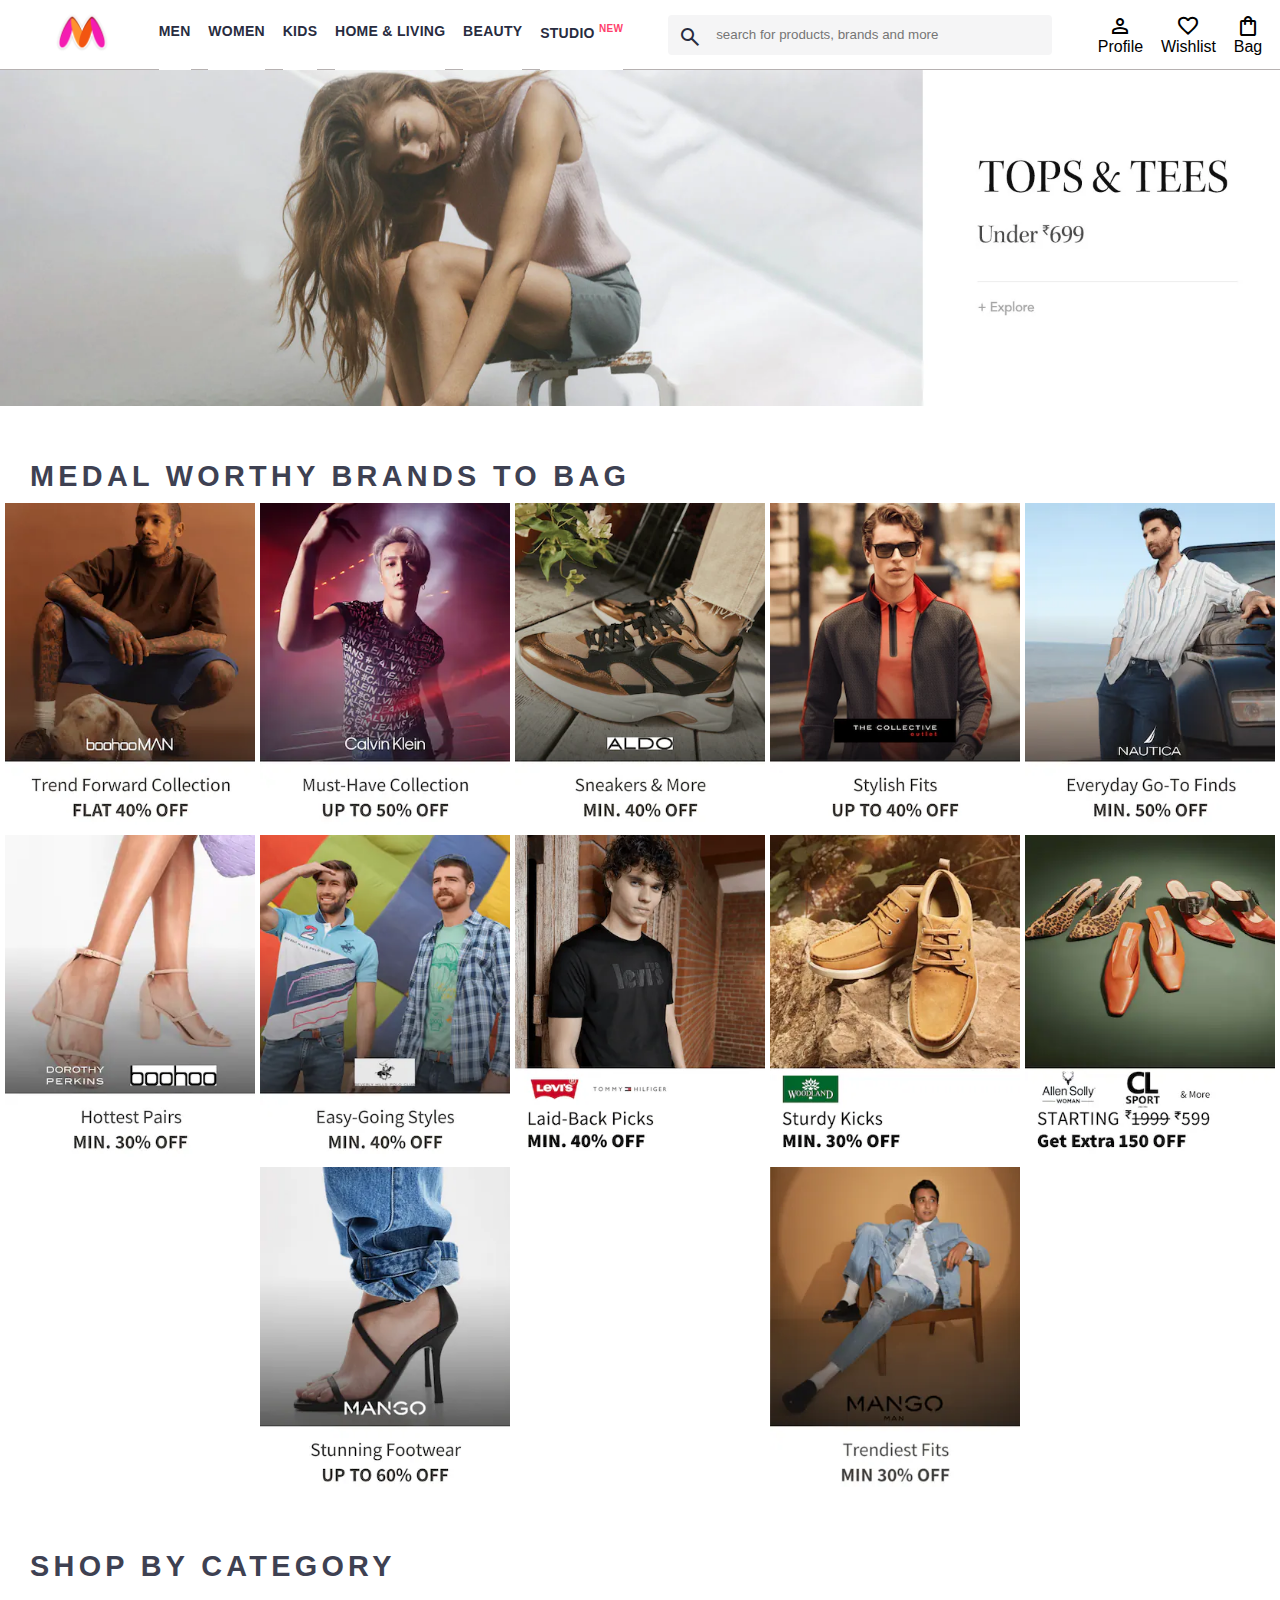
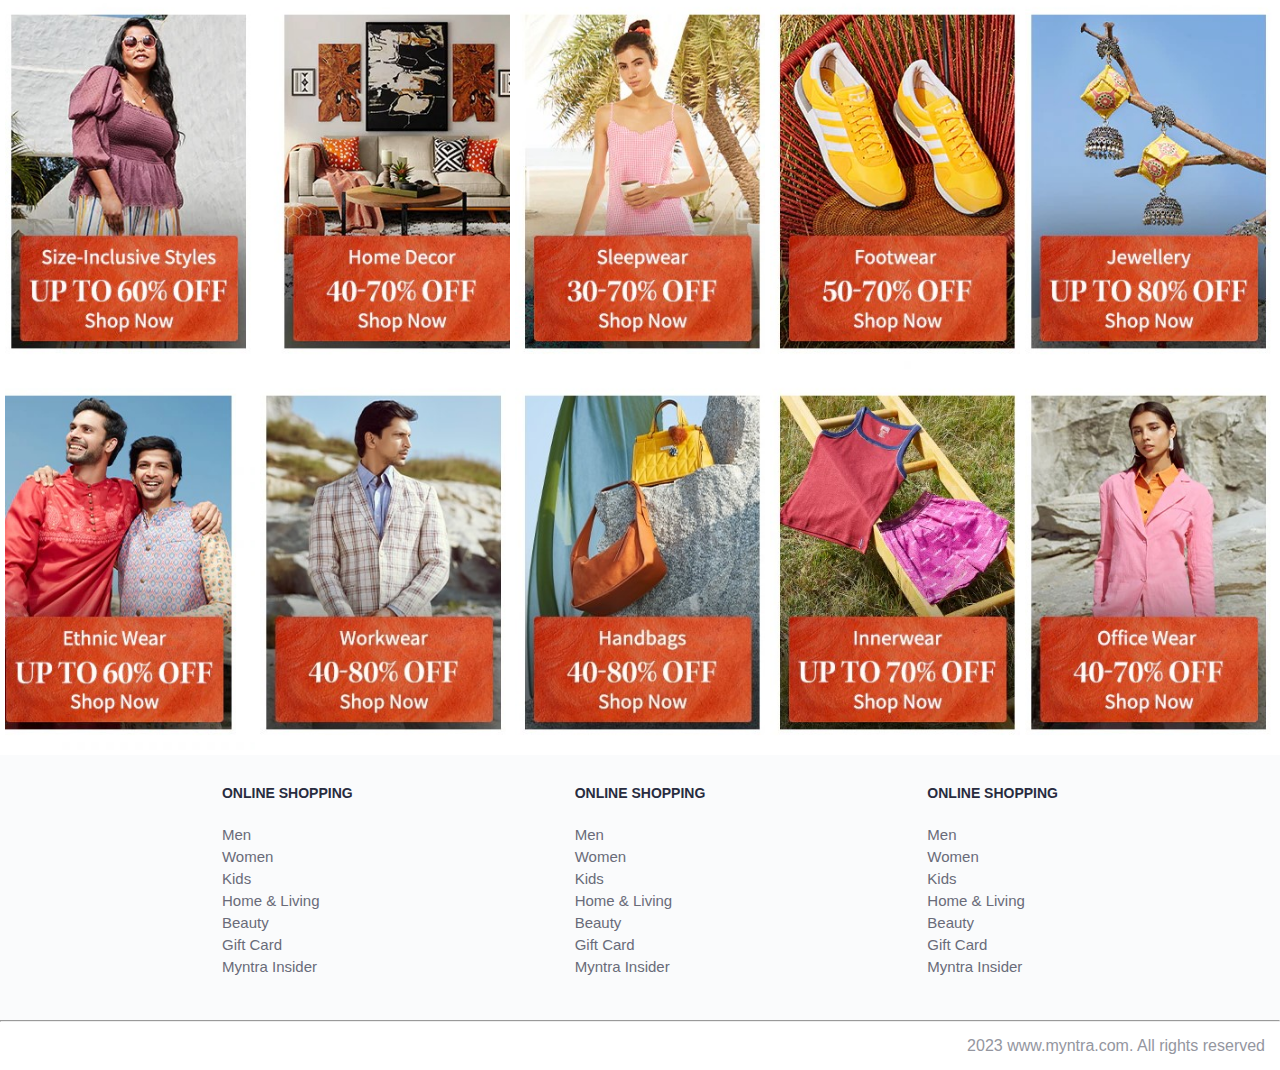
==== myntra_clone_structure.html @ fbf0faff "Project done" ====
<!DOCTYPE html>
<html lang="en">
<head>
  <meta charset="UTF-8">
  <meta name="viewport" content="width=device-width, initial-scale=1.0">
  <title>Myntra Clone</title>
  <link rel="stylesheet" href="index.css">
  <link rel="stylesheet" href="https://fonts.googleapis.com/css2?family=Material+Symbols+Outlined:opsz,wght,FILL,GRAD@20..48,100..700,0..1,-50..200" />
</head>
<body>
  <header>
    <div class="logo_container">
      <a href="#"><img class="Myntra_Home" src="images/myntra.png " alt="Myntra Home"></a>
    </div>
    <nav class="nav_bar">
    <a href="#">Men</a>
    <a href="#">Women</a>
    <a href="#">Kids</a>
    <a href="#">Home & Living</a>
    <a href="#">Beauty</a>
    <a href="#">Studio <sup>New</sup></a>
    </nav>

    <div class="search_bar"><span class="material-symbols-outlined search_icon">search</span>
    <input class="search_input" placeholder=" search for products, brands and more">
    </div>

    <div class="action_bar">
      <div class="action_container">
      <span class="material-symbols-outlined">person</span>
      <span class="action_name">Profile</span>
    </div>

    <div class="action_container">
      <span class="material-symbols-outlined"> favorite </span>
      <span class="action_name">Wishlist</span>
    </div>

    <div class="action_container">
      <span class="material-symbols-outlined">shopping_bag</span>
      <span class="action_name">Bag</span>
    </div>
    </div>
  </header>

  <main>
  <div class="banner_container"><img class="banner_image" src="images/banner.jpg" alt="Main Banner"></div>
  <div class="category_heading"> MEDAL WORTHY BRANDS TO BAG</div>
  <div class="category_items">
    <a href="#"><img  class="sale_item" src="images/offers/1.png"></a>
    <a href="#"><img  class="sale_item" src="images/offers/2.png"></a>
    <a href="#"><img  class="sale_item" src="images/offers/3.png"></a>
    <a href="#"><img  class="sale_item" src="images/offers/4.png"></a>
    <a href="#"><img  class="sale_item" src="images/offers/5.png"></a>
    <a href="#"><img  class="sale_item" src="images/offers/6.png"></a>
    <a href="#"><img  class="sale_item" src="images/offers/7.png"></a>
    <a href="#"><img  class="sale_item" src="images/offers/8.png"></a>
    <a href="#"><img  class="sale_item" src="images/offers/9.png"></a>
    <a href="#"><img  class="sale_item" src="images/offers/10.png"></a>
    <a href="#"><img  class="sale_item" src="images/offers/11.png"></a>
    <a href="#"><img  class="sale_item" src="images/offers/12.png"></a>
</div>
<div>
  <div class="category_heading"> SHOP BY CATEGORY</div>
  <div class="category_items">
<a href="#"><img  class="sale_item" src="images/categories/1.jpg"></a>
<a href="#"><img  class="sale_item" src="images/categories/2.jpg"></a>
<a href="#"><img  class="sale_item" src="images/categories/3.jpg"></a>
<a href="#"><img  class="sale_item" src="images/categories/4.jpg"></a>
<a href="#"><img  class="sale_item" src="images/categories/5.jpg"></a>
<a href="#"><img  class="sale_item" src="images/categories/6.jpg"></a>
<a href="#"><img  class="sale_item" src="images/categories/7.jpg"></a>
<a href="#"><img  class="sale_item" src="images/categories/8.jpg"></a>
<a href="#"><img  class="sale_item" src="images/categories/9.jpg"></a>
<a href="#"><img  class="sale_item" src="images/categories/10.jpg"></a>
</div>
</main>
  <footer>
    <div class="footer_conatiner">
  <div class="footer_coloum">
    <h3>ONLINE SHOPPING</h3>
    <a href="#">Men</a>
    <a href="#">Women</a>
    <a href="#">Kids</a>
    <a href="#">Home & Living</a>
    <a href="#">Beauty</a>
    <a href="#">Gift Card</a>
    <a href="#">Myntra Insider</a>
  </div>

    <div class="footer_coloum">
      <h3>ONLINE SHOPPING</h3>
      <a href="#">Men</a>
      <a href="#">Women</a>
      <a href="#">Kids</a>
      <a href="#">Home & Living</a>
      <a href="#">Beauty</a>
      <a href="#">Gift Card</a>
      <a href="#">Myntra Insider</a>
  </div>
  <div class="footer_coloum">
    <h3>ONLINE SHOPPING</h3>
    <a href="#">Men</a>
    <a href="#">Women</a>
    <a href="#">Kids</a>
    <a href="#">Home & Living</a>
    <a href="#">Beauty</a>
    <a href="#">Gift Card</a>
    <a href="#">Myntra Insider</a>
</div>
  </div>
  <hr>
  <div class="copy_right">2023 www.myntra.com. All rights reserved</div>
</footer>
</body>
</html>
---- index.css ----
*{
  margin: 0px;
  padding: 0px;
  font-family: Assistant, -apple-system, BlinkMacSystemFont,Segoe UI, Roboto, Helvetica, Arial, sans-serif;
  box-sizing: border-box;
}

/*header section*/
header{
  display: flex;
  background-color: #ffffff;
  height: 70px;
  justify-content: space-between;
  align-items: center;
  border-bottom: 1px solid #b6b1b1;
}
.Myntra_Home{
  height: 45px;
}
.logo_container{
  margin-left: 4%;
}

.nav_bar{
  display:flex;
  min-width: 500px;
  justify-content: space-evenly;
}
.nav_bar a{
  font-size: 14px;
  letter-spacing: .3px;
  color: #282c3f;
  font-weight: 700;
  text-transform: uppercase;
  text-decoration: none;
  border-bottom:5px solid #ffffff;
  padding: 28px 0;
}
.nav_bar a:hover{
  border-bottom: 4px solid #f54e77;
}

.nav_bar a sup{
  color: #ff3f6c;
  font-size: 10px;
}

.search_bar{
height: 40px;
min-width:200px;
width: 30%;
display: flex;
align-items: center;
}

.search_icon{
  box-sizing: content-box;
  height: 20px;
 padding: 10px;
 color: #282c3f;
background-color: #f5f5f6;
font-weight: 300px;
border-radius: 4px 0 0 4px;
}

.search_input{
  color: #696e79;
  background-color: #f5f5f6;
  flex-grow: 1;
  height: 40px;
  border: 0;
  border-radius: 0 4px 4px 0;
}

.action_bar{
  display: flex;
  min-width: 200px;
  justify-content: space-evenly;
}

.action_container{
  display: flex;
  flex-direction: column;
  align-items: center;
}

/*main section*/
.banner_contanier{
padding: 40px 0;
}
.banner_image{
  width: 100%;
}

.category_heading{
  text-transform: uppercase;
  color: #3e4152;
  letter-spacing: .15em;
  font-size: 1.8em;
  margin: 50px 0px 10px 30px;
  max-height: 5em;
  font-weight: 700;
}
.category_items{
display: flex;
flex-wrap: wrap;
justify-content: space-evenly;
}
.sale_item{
  width: 250px;

}
 /*footer section*/
.footer_conatiner{
  padding: 30px 0px 40px 0px;
  background: #FAFBFC;
  display: flex;
  justify-content: space-evenly;
}

.footer_coloum{
  display: flex;
  flex-direction: column;
}
.footer_coloum h3{
  color: #282c3f;
  font-size: 14px;
  margin-bottom: 25px;
}
.footer_coloum a{
  color: #696b79;
  font-size: 15px;
  text-decoration: none;
  padding-bottom: 5px;
}


.copy_right{
  color: #94969f;
  text-align: end;
  padding: 15px;
}
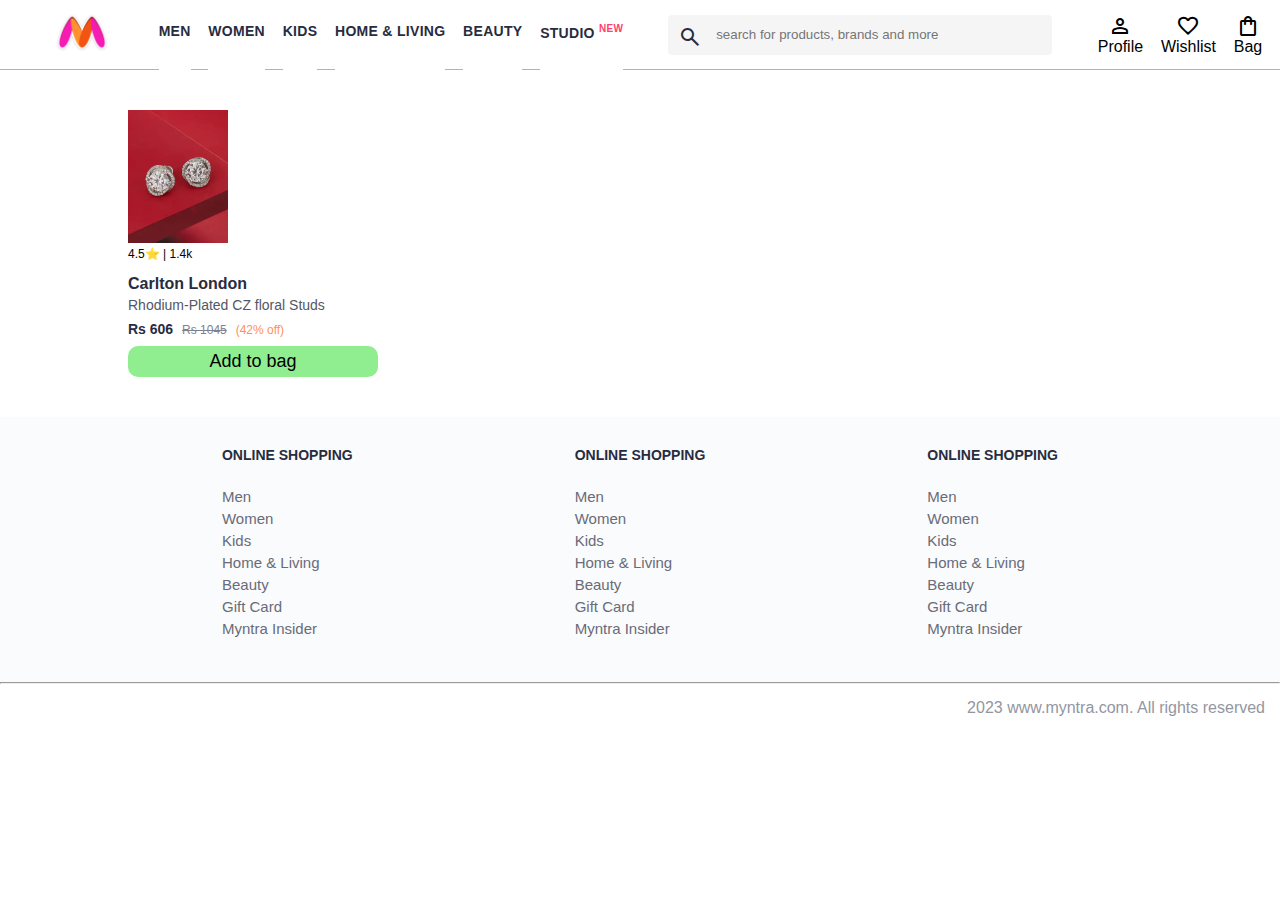
==== commit efef0f2b: "Project done" ====
--- a/myntra_clone_structure.html
+++ b/myntra_clone_structure.html
@@ -4,7 +4,7 @@
   <meta charset="UTF-8">
   <meta name="viewport" content="width=device-width, initial-scale=1.0">
   <title>Myntra Clone</title>
-  <link rel="stylesheet" href="index.css">
+  <link rel="stylesheet" href="myntra_clone_styles.css">
   <link rel="stylesheet" href="https://fonts.googleapis.com/css2?family=Material+Symbols+Outlined:opsz,wght,FILL,GRAD@20..48,100..700,0..1,-50..200" />
 </head>
 <body>
@@ -44,36 +44,23 @@
   </header>
 
   <main>
-  <div class="banner_container"><img class="banner_image" src="images/banner.jpg" alt="Main Banner"></div>
-  <div class="category_heading"> MEDAL WORTHY BRANDS TO BAG</div>
-  <div class="category_items">
-    <a href="#"><img  class="sale_item" src="images/offers/1.png"></a>
-    <a href="#"><img  class="sale_item" src="images/offers/2.png"></a>
-    <a href="#"><img  class="sale_item" src="images/offers/3.png"></a>
-    <a href="#"><img  class="sale_item" src="images/offers/4.png"></a>
-    <a href="#"><img  class="sale_item" src="images/offers/5.png"></a>
-    <a href="#"><img  class="sale_item" src="images/offers/6.png"></a>
-    <a href="#"><img  class="sale_item" src="images/offers/7.png"></a>
-    <a href="#"><img  class="sale_item" src="images/offers/8.png"></a>
-    <a href="#"><img  class="sale_item" src="images/offers/9.png"></a>
-    <a href="#"><img  class="sale_item" src="images/offers/10.png"></a>
-    <a href="#"><img  class="sale_item" src="images/offers/11.png"></a>
-    <a href="#"><img  class="sale_item" src="images/offers/12.png"></a>
-</div>
-<div>
-  <div class="category_heading"> SHOP BY CATEGORY</div>
-  <div class="category_items">
-<a href="#"><img  class="sale_item" src="images/categories/1.jpg"></a>
-<a href="#"><img  class="sale_item" src="images/categories/2.jpg"></a>
-<a href="#"><img  class="sale_item" src="images/categories/3.jpg"></a>
-<a href="#"><img  class="sale_item" src="images/categories/4.jpg"></a>
-<a href="#"><img  class="sale_item" src="images/categories/5.jpg"></a>
-<a href="#"><img  class="sale_item" src="images/categories/6.jpg"></a>
-<a href="#"><img  class="sale_item" src="images/categories/7.jpg"></a>
-<a href="#"><img  class="sale_item" src="images/categories/8.jpg"></a>
-<a href="#"><img  class="sale_item" src="images/categories/9.jpg"></a>
-<a href="#"><img  class="sale_item" src="images/categories/10.jpg"></a>
-</div>
+  <div class="items_contanier">
+    <div class="item_contanier">
+      <img class="item_image" src="images/1 (1).jpg" alt="item image">
+
+      <div class="rating"> 4.5⭐ | 1.4k</div>
+
+      <div class="company_name">Carlton London</div>
+
+      <div class="item_name">Rhodium-Plated CZ floral Studs</div>
+      <div class="price">
+        <span class="current_price">Rs 606</span>
+        <span class="original_price">Rs 1045</span>
+        <span class="discount">(42% off)</span>
+      </div>
+      <button class="btn_add_bag">Add to bag</button>
+    </div>
+  </div>
 </main>
   <footer>
     <div class="footer_conatiner">
--- a/myntra_clone_styles.css
+++ b/myntra_clone_styles.css
@@ -0,0 +1,188 @@
+*{
+  margin: 0px;
+  padding: 0px;
+  font-family: Assistant, -apple-system, BlinkMacSystemFont,Segoe UI, Roboto, Helvetica, Arial, sans-serif;
+  box-sizing: border-box;
+}
+
+/*header section*/
+header{
+  display: flex;
+  background-color: #ffffff;
+  height: 70px;
+  justify-content: space-between;
+  align-items: center;
+  border-bottom: 1px solid #b6b1b1;
+}
+.Myntra_Home{
+  height: 45px;
+}
+.logo_container{
+  margin-left: 4%;
+}
+
+.nav_bar{
+  display:flex;
+  min-width: 500px;
+  justify-content: space-evenly;
+}
+.nav_bar a{
+  font-size: 14px;
+  letter-spacing: .3px;
+  color: #282c3f;
+  font-weight: 700;
+  text-transform: uppercase;
+  text-decoration: none;
+  border-bottom:5px solid #ffffff;
+  padding: 28px 0;
+}
+.nav_bar a:hover{
+  border-bottom: 4px solid #f54e77;
+}
+
+.nav_bar a sup{
+  color: #ff3f6c;
+  font-size: 10px;
+}
+
+.search_bar{
+height: 40px;
+min-width:200px;
+width: 30%;
+display: flex;
+align-items: center;
+}
+
+.search_icon{
+  box-sizing: content-box;
+  height: 20px;
+ padding: 10px;
+ color: #282c3f;
+background-color: #f5f5f6;
+font-weight: 300px;
+border-radius: 4px 0 0 4px;
+}
+
+.search_input{
+  color: #696e79;
+  background-color: #f5f5f6;
+  flex-grow: 1;
+  height: 40px;
+  border: 0;
+  border-radius: 0 4px 4px 0;
+}
+
+.action_bar{
+  display: flex;
+  min-width: 200px;
+  justify-content: space-evenly;
+}
+
+.action_container{
+  display: flex;
+  flex-direction: column;
+  align-items: center;
+}
+
+ /*footer section*/
+.footer_conatiner{
+  padding: 30px 0px 40px 0px;
+  background: #FAFBFC;
+  display: flex;
+  justify-content: space-evenly;
+}
+
+.footer_coloum{
+  display: flex;
+  flex-direction: column;
+}
+.footer_coloum h3{
+  color: #282c3f;
+  font-size: 14px;
+  margin-bottom: 25px;
+}
+.footer_coloum a{
+  color: #696b79;
+  font-size: 15px;
+  text-decoration: none;
+  padding-bottom: 5px;
+}
+.copy_right{
+  color: #94969f;
+  text-align: end;
+  padding: 15px;
+}
+.items_contanier{ 
+    width: 80px;
+    margin:40px 10%;
+   
+}
+.item_contanier{
+    width: 250px;
+}
+.item_image{
+  width:100px;
+
+}
+.rating{
+    font-size: 12px;
+    font-weight: 16px;  
+}
+.company_name{
+         margin-top: 15px;
+         font-size: 16px;
+         font-weight: 700;
+         line-height: 1;
+         color: #282c3f;
+         margin-bottom: 6px;
+         overflow: hidden;
+         text-overflow: ellipsis;
+         white-space: nowrap;
+}     
+.item_name{
+     color: #535766;
+     font-size:14px;
+     line-height: 1;
+     margin-bottom: 0;  
+     margin-top: 0;
+     overflow: hidden;
+     text-overflow: ellipsis;
+     white-space:nowrap;
+     font-weight: 400;
+     display: block;
+}
+.price{
+    color: #282c3f;
+    font-size: 14px;
+    line-height: 15px;
+    white-space: nowrap;
+    margin-top: 10px;
+    
+}
+.current_price{
+    font-size: 14px;
+    font-weight: 700;
+    color: #282c3f;
+}
+.original_price{
+     text-decoration:line-through;
+     color: #7e818c;
+     font-weight: 400;
+     margin-left: 5px;
+     font-size: 12px;
+}
+.discount{
+     color: #ff905a;
+     font-weight: 400;
+     font-size: 12px;
+     margin-left: 5px;
+}
+.btn_add_bag{
+  margin-top:8px;
+  font-size: 18px;
+  width: 100%;
+   background-color: lightgreen;  
+   border: none;
+   padding: 5px 15px;
+   border-radius: 10px;
+}